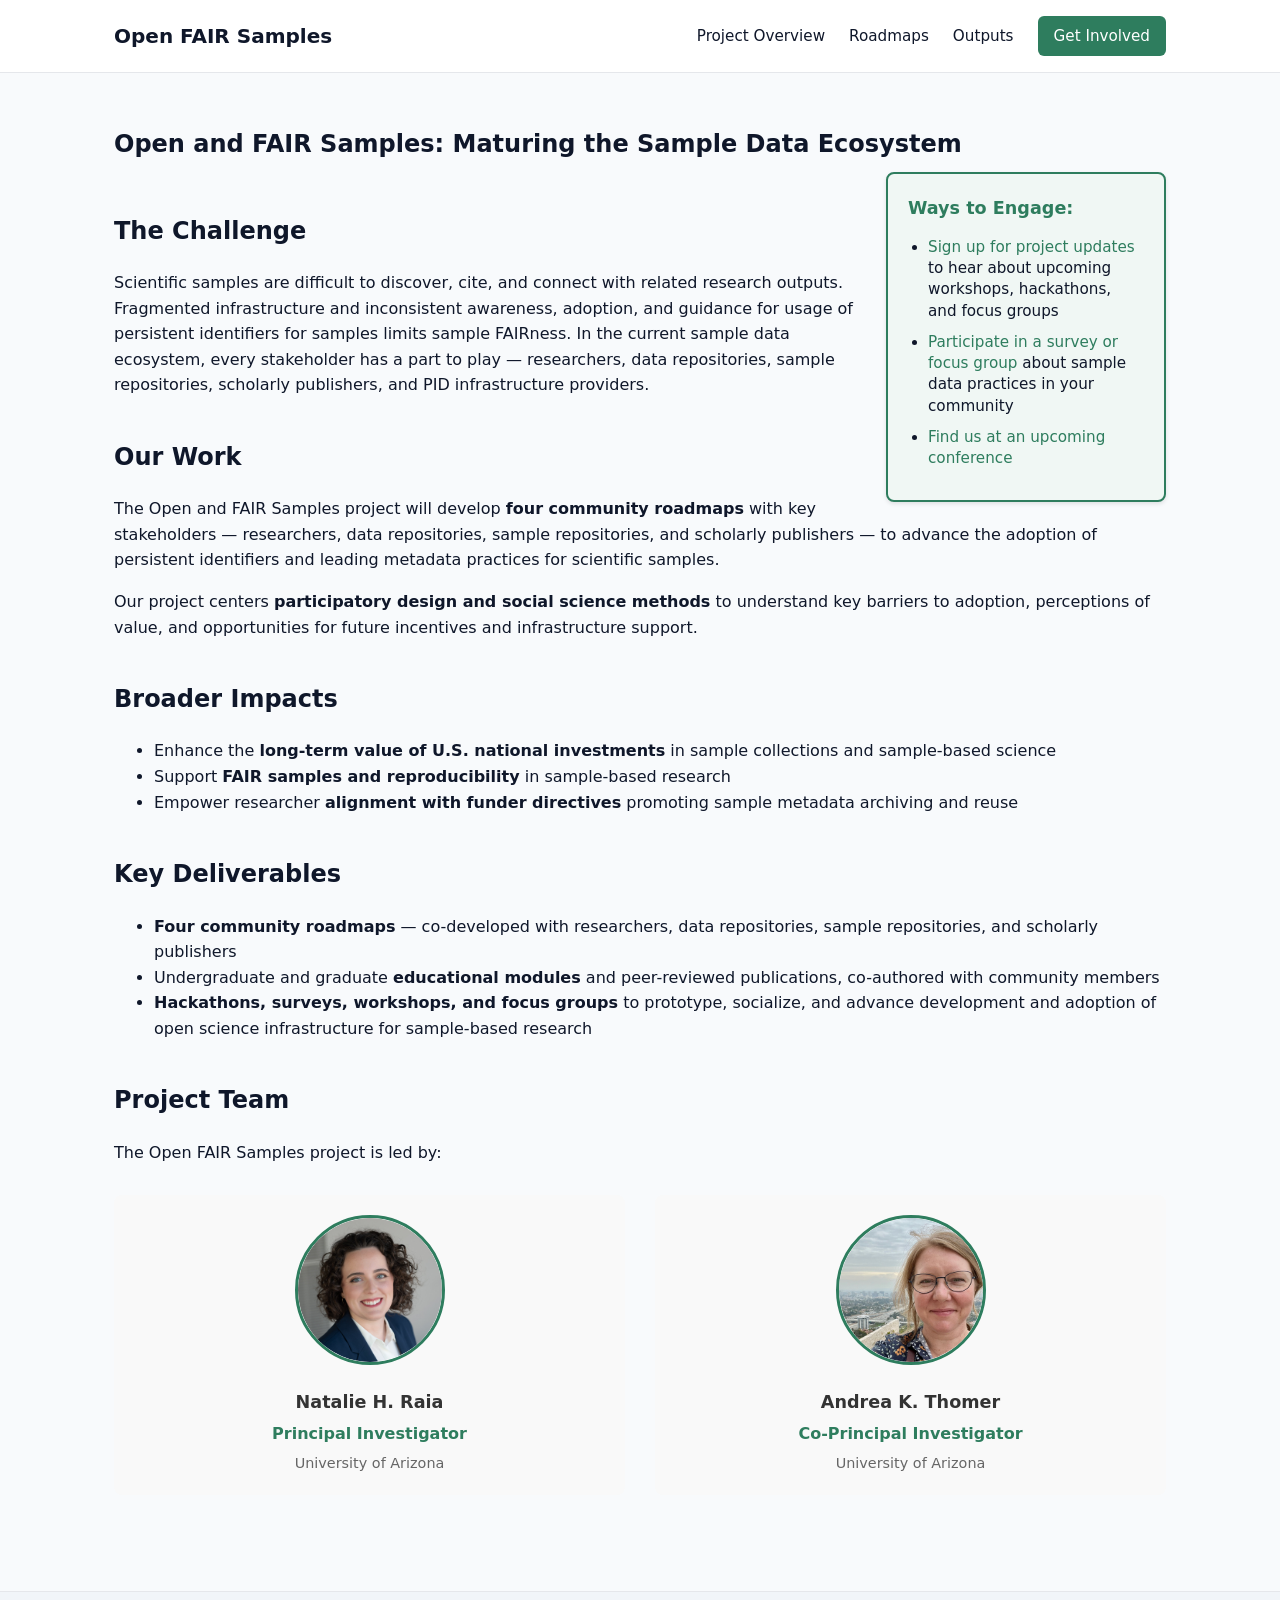
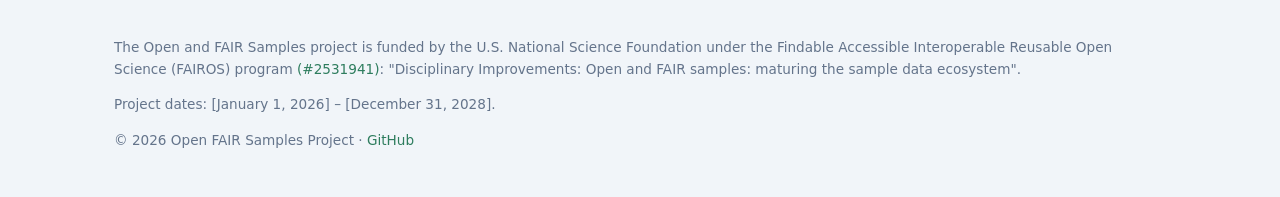
==== index.html @ bc6ac439 "update so NSF link opens in a new tab" ====
<!DOCTYPE html>
<html lang="en">
<head>
  <meta charset="UTF-8" />
  <meta name="viewport" content="width=device-width, initial-scale=1" />
  <title>Open FAIR Samples</title>
  <link rel="stylesheet" href="styles.css">
  <style>
    /* Floating logo style */
    .floating-logo {
      float: right;
      margin: 0 0 20px 30px;
      max-width: 250px;
      width: 100%;
      height: auto;
    }

    /* Logo floating in hero section */
    .hero {
      position: relative;
    }

    .hero-logo {
      float: right;
      margin: 0 0 20px 30px;
      max-width: 250px;
      width: 100%;
      height: auto;
    }

    /* Engage box styling */
    .engage-box {
      float: right;
      clear: right;
      max-width: 280px;
      width: 100%;
      margin: 0 0 20px 30px;
      padding: 20px;
      background-color: #f0f7f4;
      border: 2px solid var(--primary, #2e7d5e);
      border-radius: 8px;
      box-shadow: 0 2px 4px rgba(0,0,0,0.1);
    }

    .engage-box h3 {
      margin-top: 0;
      margin-bottom: 15px;
      color: var(--primary, #2e7d5e);
      font-size: 1.1em;
    }

    .engage-box ul {
      margin: 0;
      padding-left: 20px;
      list-style-type: disc;
    }

    .engage-box li {
      margin-bottom: 10px;
      font-size: 0.95em;
      line-height: 1.4;
    }

    .engage-box a {
      color: var(--primary, #2e7d5e);
      text-decoration: none;
    }

    .engage-box a:hover {
      text-decoration: underline;
    }

    /* Team section styling */
    .team-grid {
      display: grid;
      grid-template-columns: repeat(auto-fit, minmax(250px, 1fr));
      gap: 30px;
      margin-top: 30px;
    }

    .team-member {
      text-align: center;
      padding: 20px;
      background-color: #f9f9f9;
      border-radius: 8px;
      transition: transform 0.3s ease, box-shadow 0.3s ease;
    }

    .team-member:hover {
      transform: translateY(-5px);
      box-shadow: 0 4px 12px rgba(0,0,0,0.1);
    }

    .team-member-photo {
      width: 150px;
      height: 150px;
      border-radius: 50%;
      object-fit: cover;
      margin: 0 auto 15px;
      border: 3px solid var(--primary, #2e7d5e);
    }

    /* Placeholder when no photo is available */
    .team-member-photo-placeholder {
      width: 150px;
      height: 150px;
      border-radius: 50%;
      margin: 0 auto 15px;
      border: 3px solid var(--primary, #2e7d5e);
      background: #e2e8f0;
      display: flex;
      align-items: center;
      justify-content: center;
      font-size: 2.5rem;
      color: var(--muted, #64748b);
    }

    .team-member-name {
      font-weight: bold;
      font-size: 1.1em;
      color: #333;
      margin-bottom: 5px;
    }

    .team-member-role {
      color: var(--primary, #2e7d5e);
      font-weight: 600;
      margin-bottom: 5px;
    }

    .team-member-affiliation {
      color: #666;
      font-size: 0.9em;
    }

    /* Stakeholder diagram area */
    .stakeholder-diagram {
      margin: 2rem 0;
      text-align: center;
    }

    .stakeholder-diagram img {
      max-width: 100%;
      height: auto;
      border-radius: 12px;
      box-shadow: 0 2px 8px rgba(0,0,0,0.08);
    }

    /* Add spacing after hero to accommodate floated elements */
    .hero::after {
      content: "";
      display: table;
      clear: both;
    }

    /* Responsive adjustments */
    @media (max-width: 768px) {
      .hero-logo {
        float: none;
        display: block;
        margin: 20px auto;
        max-width: 200px;
      }

      .engage-box {
        float: none;
        margin: 20px auto;
        max-width: 100%;
      }

      .team-grid {
        grid-template-columns: 1fr;
      }
    }
  </style>
</head>

<body>
  <!-- HEADER -->
  <header class="site-header">
    <div class="container">
      <a class="brand" href="index.html">
        <!-- Replace with your project logo when available -->
        <!-- <img src="assets/logos/open-fair-samples.png"
             alt="Open FAIR Samples project logo"
             class="brand-logo"> -->
        <span>Open FAIR Samples</span>
      </a>
      <button class="nav-toggle" aria-label="Toggle navigation" onclick="document.querySelector('.nav').classList.toggle('open')">
        <span></span><span></span><span></span>
      </button>
      <nav class="nav" aria-label="Primary">
        <a href="project-overview/index.html" class="nav-link">Project Overview</a>
        <a href="roadmaps/index.html" class="nav-link">Roadmaps</a>
        <a href="outputs/index.html" class="nav-link">Outputs</a>
        <a href="get-involved/index.html" class="nav-link nav-cta">Get Involved</a>
      </nav>
    </div>
  </header>

  <!-- MAIN CONTENT -->
  <main class="container content">
    <section class="hero">
      <h1>Open and FAIR Samples: Maturing the Sample Data Ecosystem</h1>
    
    </section>

      <div class="engage-box">
        <h3>Ways to Engage:</h3>
        <ul>
          <li>
            <!-- TODO: Replace with your mailing list link -->
            <a href="#">Sign up for project updates</a> to hear about upcoming workshops, hackathons, and focus groups
          </li>
          <li>
            <!-- TODO: Replace with your survey/form link -->
            <a href="#">Participate in a survey or focus group</a> about sample data practices in your community
          </li>
          <li>
            <!-- TODO: Replace with conference schedule link -->
            <a href="#">Find us at an upcoming conference</a>
          </li>
        </ul>
      </div>
    </div>

    <section>
      <h2>The Challenge</h2>
      <p>
        Scientific samples are difficult to discover, cite, and connect with
        related research outputs. Fragmented infrastructure and inconsistent
        awareness, adoption, and guidance for usage of persistent identifiers for samples limits
        sample FAIRness. In the current sample data ecosystem, every stakeholder has a part to play — researchers, data repositories, sample repositories,
        scholarly publishers, and PID infrastructure providers.
      </p>
    </section>

    <section>
      <h2>Our Work</h2>
      <p>
        The Open and FAIR Samples project will develop <strong>four community
        roadmaps</strong> with key stakeholders — researchers, data repositories,
        sample repositories, and scholarly publishers — to advance the adoption
        of persistent identifiers and leading metadata practices for scientific
        samples.
      </p>
      <p>
        Our project centers <strong>participatory design and social science methods</strong>
        to understand key barriers to adoption, perceptions of value, and opportunities for future incentives and infrastructure support.
      </p>

      <!-- Stakeholder diagram placeholder — replace with your quad-chart 
           intersection illustration when available -->
      <!-- <div class="stakeholder-diagram">
        <img src="assets/images/stakeholder-diagram.png" 
             alt="Diagram showing the four stakeholder groups and their interactions">
      </div> -->
    </section>

    <section>
      <h2>Broader Impacts</h2>
      <ul>
        <li>
          Enhance the <strong>long-term value of U.S. national investments</strong> in
         sample collections and sample-based science
        </li>
        <li>
          Support <strong>FAIR samples and reproducibility</strong> in
          sample-based research
        </li>
        <li>
          Empower researcher <strong>alignment with funder directives</strong>
          promoting sample metadata archiving and reuse
        </li>
      </ul>
    </section>

    <section>
      <h2>Key Deliverables</h2>
      <ul>
        <li>
          <strong>Four community roadmaps</strong> — co-developed with
          researchers, data repositories, sample repositories, and scholarly
          publishers
        </li>
        <li>
          Undergraduate and graduate <strong>educational modules</strong> and
          peer-reviewed publications, co-authored with community members
        </li>
        <li>
          <strong>Hackathons, surveys, workshops, and focus groups</strong> to
          prototype, socialize, and advance development and adoption of open
          science infrastructure for sample-based research
        </li>
      </ul>
    </section>

    <section>
      <h2>Project Team</h2>
      <p>
        The Open FAIR Samples project is led by:
      </p>

      <div class="team-grid">
        <div class="team-member">
          <img src="assets/team/natalie-raia.png" 
               alt="Natalie H. Raia" 
               class="team-member-photo">
          <div class="team-member-name">Natalie H. Raia</div>
          <div class="team-member-role">Principal Investigator</div>
          <div class="team-member-affiliation">University of Arizona</div>
        </div>

        <div class="team-member">
          <img src="assets/team/andrea-thomer.png" 
               alt="Andrea K. Thomer" 
               class="team-member-photo">
          <div class="team-member-name">Andrea K. Thomer</div>
          <div class="team-member-role">Co-Principal Investigator</div>
          <div class="team-member-affiliation">University of Arizona</div>
        </div>
      </div>
    </section>

    <!-- Partner/Collaborator section — uncomment and populate when ready
    <section>
      <h2>Our Partners</h2>
      <p>
        This project engages a broad network of sample repositories, 
        data repositories, and scholarly publishers. Partner logos and 
        links will be added as formal partnerships are established.
      </p>
    </section>
    -->

  </main>

  <!-- FOOTER -->
  <footer class="site-footer">
    <div class="container">
      <p>
        The Open and FAIR Samples project is funded by the U.S. National Science Foundation
        under the Findable Accessible Interoperable Reusable Open Science (FAIROS)
        program <a href="https://www.nsf.gov/awardsearch/show-award?AWD_ID=2531941"target="_blank" rel="noopener noreferrer">(#2531941)</a>: "Disciplinary Improvements: Open and FAIR samples: maturing the
        sample data ecosystem".
      </p>
      <p>Project dates: [January 1, 2026] – [December 31, 2028].</p>
      <p>
        &copy; <span id="year"></span> Open FAIR Samples Project &middot;
        <a href="https://github.com/linked-samples/FAIR-sample-ecosystem">GitHub</a>
      </p>
    </div>
  </footer>

  <script>
    document.getElementById('year').textContent = new Date().getFullYear();
  </script>
</body>
</html>
---- styles.css ----
/* ------------------------------
   Open FAIR Samples color palette
------------------------------ */
:root {
  --background: #f8fafc;
  --foreground: #0f172a;
  --primary: #2e7d5e;       /* earthy green — samples/specimens */
  --secondary: #1f6fb2;     /* complementary blue */
  --accent: #d4873f;        /* warm amber accent */
  --muted: #64748b;
}

* {
  box-sizing: border-box;
}

body {
  margin: 0;
  font-family: system-ui, -apple-system, BlinkMacSystemFont, sans-serif;
  background: var(--background);
  color: var(--foreground);
  line-height: 1.6;
}

/* ------------------------------
   Layout
------------------------------ */
.container {
  max-width: 1100px;
  margin: 0 auto;
  padding: 2rem 1.5rem;
}

/* ------------------------------
   Header Brand & Logo
------------------------------ */
.site-header {
  border-bottom: 1px solid #e5e7eb;
  background: white;
}

.site-header .container {
  display: flex;
  justify-content: space-between;
  align-items: center;
  padding: 1rem 1.5rem;
}

.brand {
  display: flex;
  align-items: center;
  gap: 0.75rem;
  text-decoration: none;
  color: var(--foreground);
  font-weight: 600;
  font-size: 1.25rem;
}

.brand:hover {
  color: var(--primary);
}

.brand-logo {
  width: 50px;
  height: auto;
  display: block;
}

.nav {
  display: flex;
  gap: 1.5rem;
  align-items: center;
}

.nav-link {
  text-decoration: none;
  color: var(--foreground);
  font-size: 0.95rem;
  transition: color 0.2s;
}

.nav-link:hover {
  color: var(--primary);
}

.nav-cta {
  background: var(--primary);
  color: white;
  padding: 0.5rem 1rem;
  border-radius: 6px;
}

.nav-cta:hover {
  background: var(--secondary);
  color: white;
}

/* Mobile hamburger menu */
.nav-toggle {
  display: none;
  background: none;
  border: none;
  cursor: pointer;
  padding: 0.5rem;
}

.nav-toggle span {
  display: block;
  width: 24px;
  height: 2px;
  background: var(--foreground);
  margin: 5px 0;
  transition: 0.3s;
}

/* ------------------------------
   Footer
------------------------------ */
footer {
  border-top: 1px solid #e5e7eb;
  background: #f1f5f9;
  margin-top: 4rem;
}

footer p {
  font-size: 0.85rem;
  color: var(--muted);
}

footer a {
  color: var(--primary);
  text-decoration: none;
}

footer a:hover {
  text-decoration: underline;
}

/* ------------------------------
   Cards & grids
------------------------------ */
.grid {
  display: grid;
  gap: 1.5rem;
}

.grid-3 {
  grid-template-columns: repeat(auto-fit, minmax(220px, 1fr));
}

.card {
  border: 1px solid #e5e7eb;
  border-radius: 12px;
  padding: 1.5rem;
  background: white;
}

.card:hover {
  border-color: var(--primary);
}

/* ------------------------------
   Responsive homepage illustration 
------------------------------ */
.homepage-image {
  display: block;
  max-width: 100%;
  height: auto;
  margin: 1.5rem auto;
  border-radius: 12px;
}

/* Lead paragraph */
.lead {
  font-size: 1.15rem;
  color: var(--muted);
}

/* Links */
a {
  color: var(--primary);
}

a:hover {
  color: var(--secondary);
}

/* Section headings */
h1 {
  color: var(--foreground);
  margin-bottom: 0.5rem;
}

h2 {
  color: var(--foreground);
  margin-top: 2.5rem;
}

/* ------------------------------
   Responsive
------------------------------ */
@media (max-width: 768px) {
  .site-header .container {
    flex-wrap: wrap;
  }

  .nav-toggle {
    display: block;
  }

  .nav {
    display: none;
    width: 100%;
    flex-direction: column;
    gap: 0.75rem;
    padding-top: 1rem;
  }

  .nav.open {
    display: flex;
  }

  .nav-cta {
    text-align: center;
  }
}
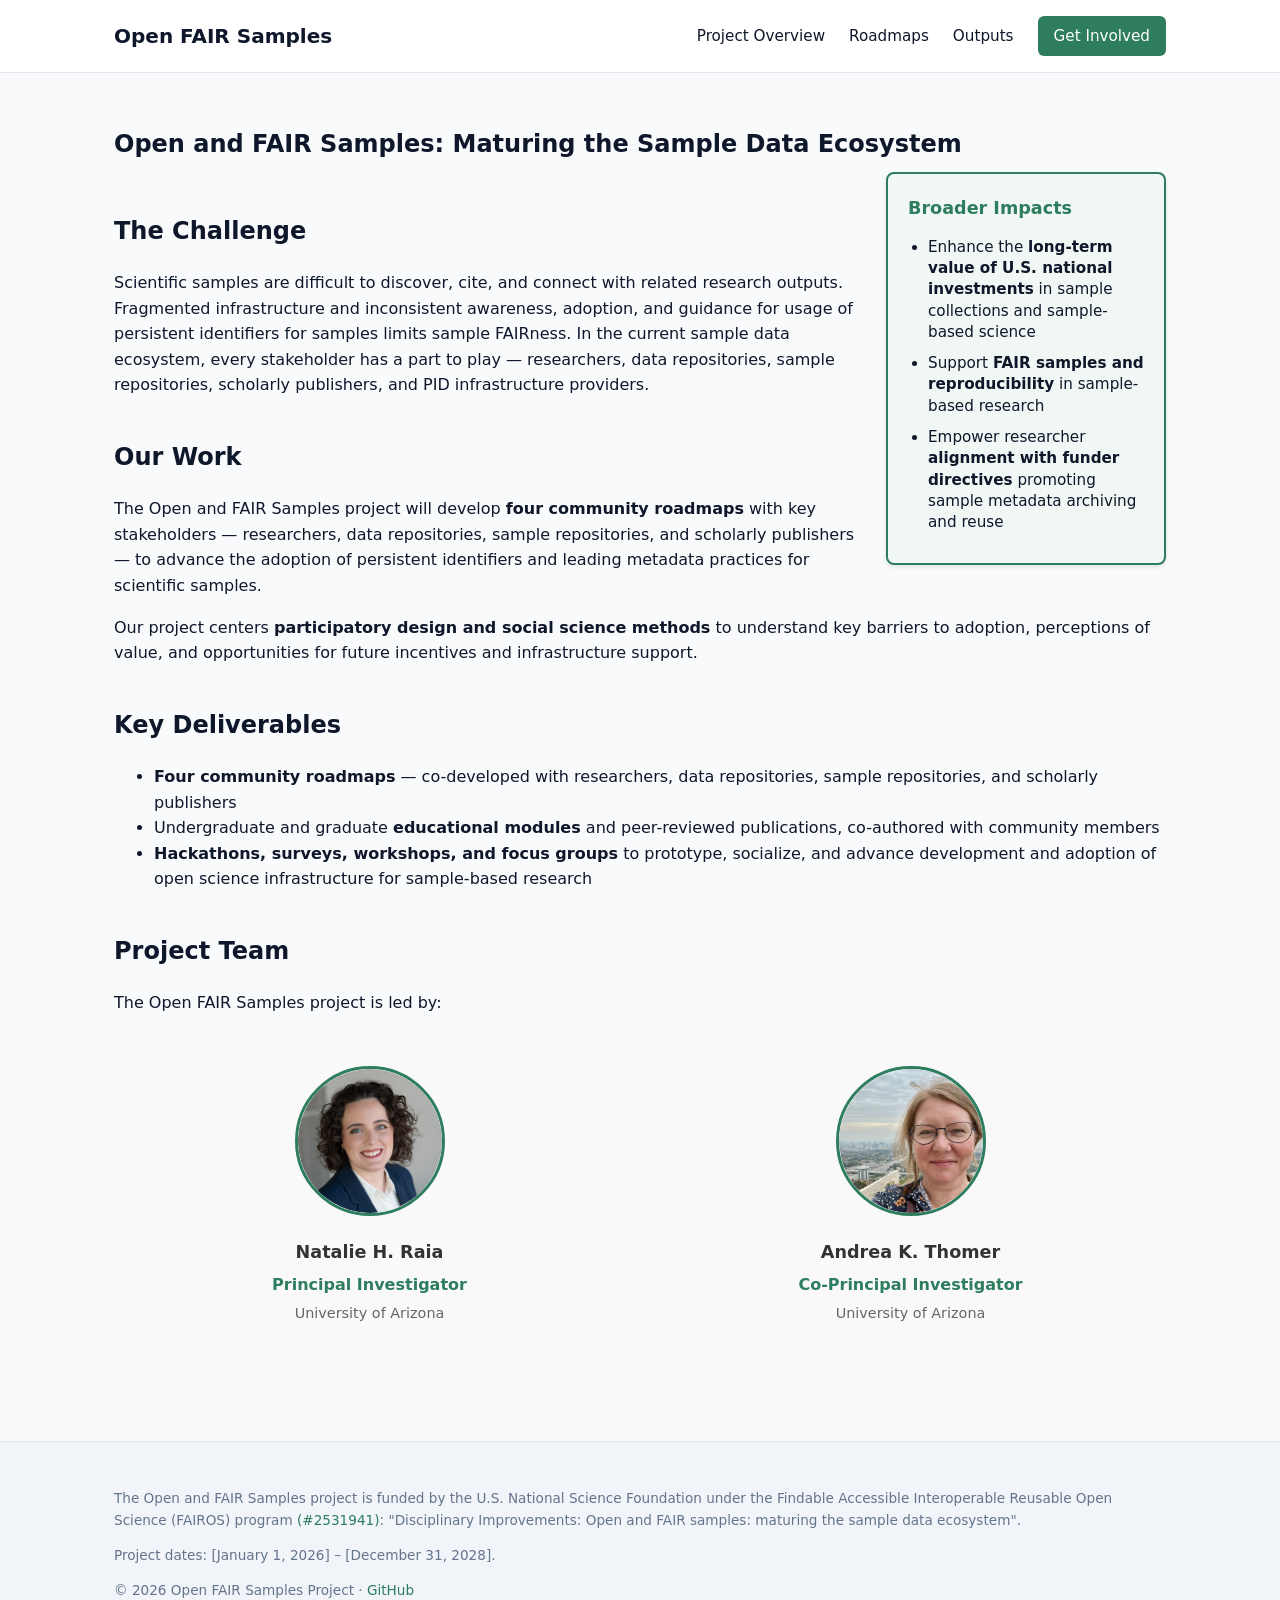
==== commit 41072e47: "Shift broader impacts to existing callout box" ====
--- a/index.html
+++ b/index.html
@@ -206,19 +206,19 @@
     </section>
 
       <div class="engage-box">
-        <h3>Ways to Engage:</h3>
+        <h3>Broader Impacts</h3>
         <ul>
           <li>
-            <!-- TODO: Replace with your mailing list link -->
-            <a href="#">Sign up for project updates</a> to hear about upcoming workshops, hackathons, and focus groups
+            Enhance the <strong>long-term value of U.S. national investments</strong> in
+            sample collections and sample-based science
           </li>
           <li>
-            <!-- TODO: Replace with your survey/form link -->
-            <a href="#">Participate in a survey or focus group</a> about sample data practices in your community
+            Support <strong>FAIR samples and reproducibility</strong> in
+            sample-based research
           </li>
           <li>
-            <!-- TODO: Replace with conference schedule link -->
-            <a href="#">Find us at an upcoming conference</a>
+            Empower researcher <strong>alignment with funder directives</strong>
+            promoting sample metadata archiving and reuse
           </li>
         </ul>
       </div>
@@ -255,24 +255,6 @@
         <img src="assets/images/stakeholder-diagram.png" 
              alt="Diagram showing the four stakeholder groups and their interactions">
       </div> -->
-    </section>
-
-    <section>
-      <h2>Broader Impacts</h2>
-      <ul>
-        <li>
-          Enhance the <strong>long-term value of U.S. national investments</strong> in
-         sample collections and sample-based science
-        </li>
-        <li>
-          Support <strong>FAIR samples and reproducibility</strong> in
-          sample-based research
-        </li>
-        <li>
-          Empower researcher <strong>alignment with funder directives</strong>
-          promoting sample metadata archiving and reuse
-        </li>
-      </ul>
     </section>
 
     <section>
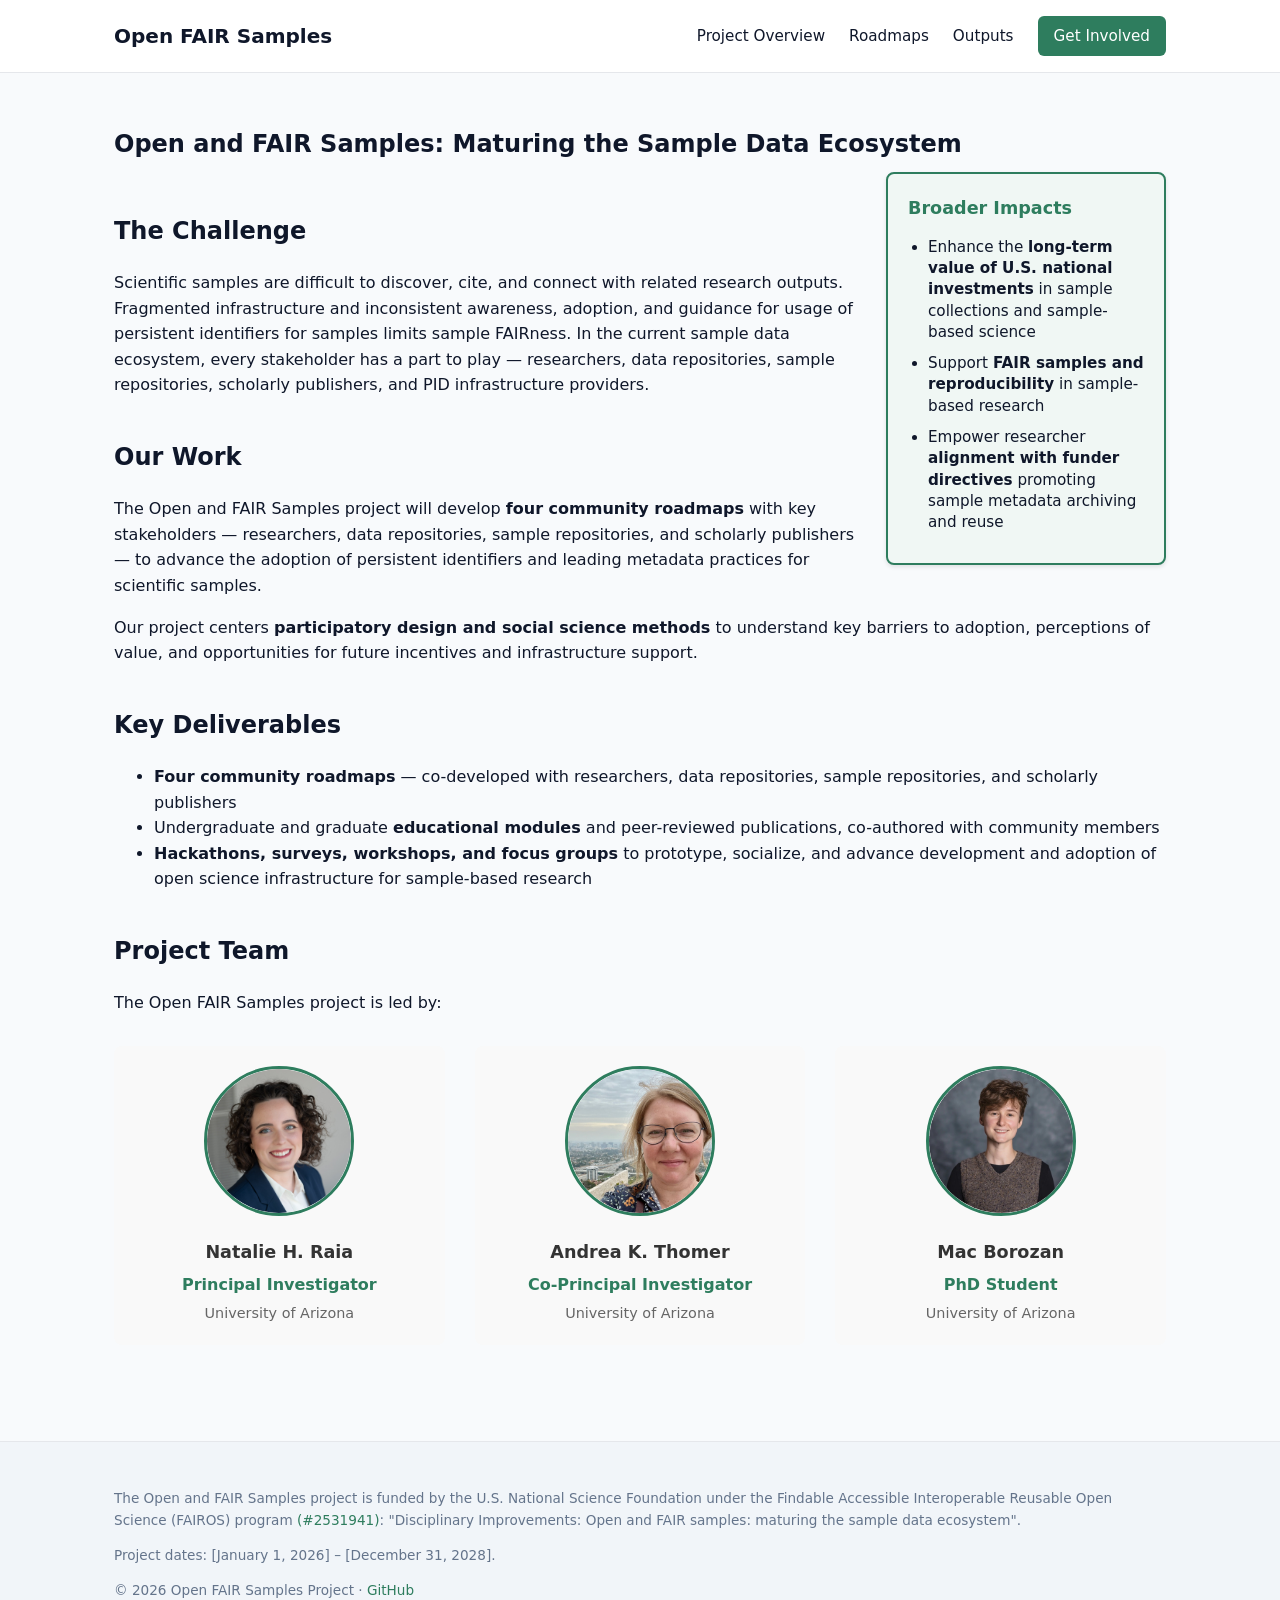
==== commit b11d6552: "Add Mac to the Team!" ====
--- a/index.html
+++ b/index.html
@@ -301,6 +301,15 @@
           <div class="team-member-role">Co-Principal Investigator</div>
           <div class="team-member-affiliation">University of Arizona</div>
         </div>
+
+         <div class="team-member">
+          <img src="assets/team/mac-borozan.png" 
+               alt="Mac Borozan" 
+               class="team-member-photo">
+          <div class="team-member-name">Mac Borozan</div>
+          <div class="team-member-role">PhD Student</div>
+          <div class="team-member-affiliation">University of Arizona</div>
+        </div>
       </div>
     </section>
 
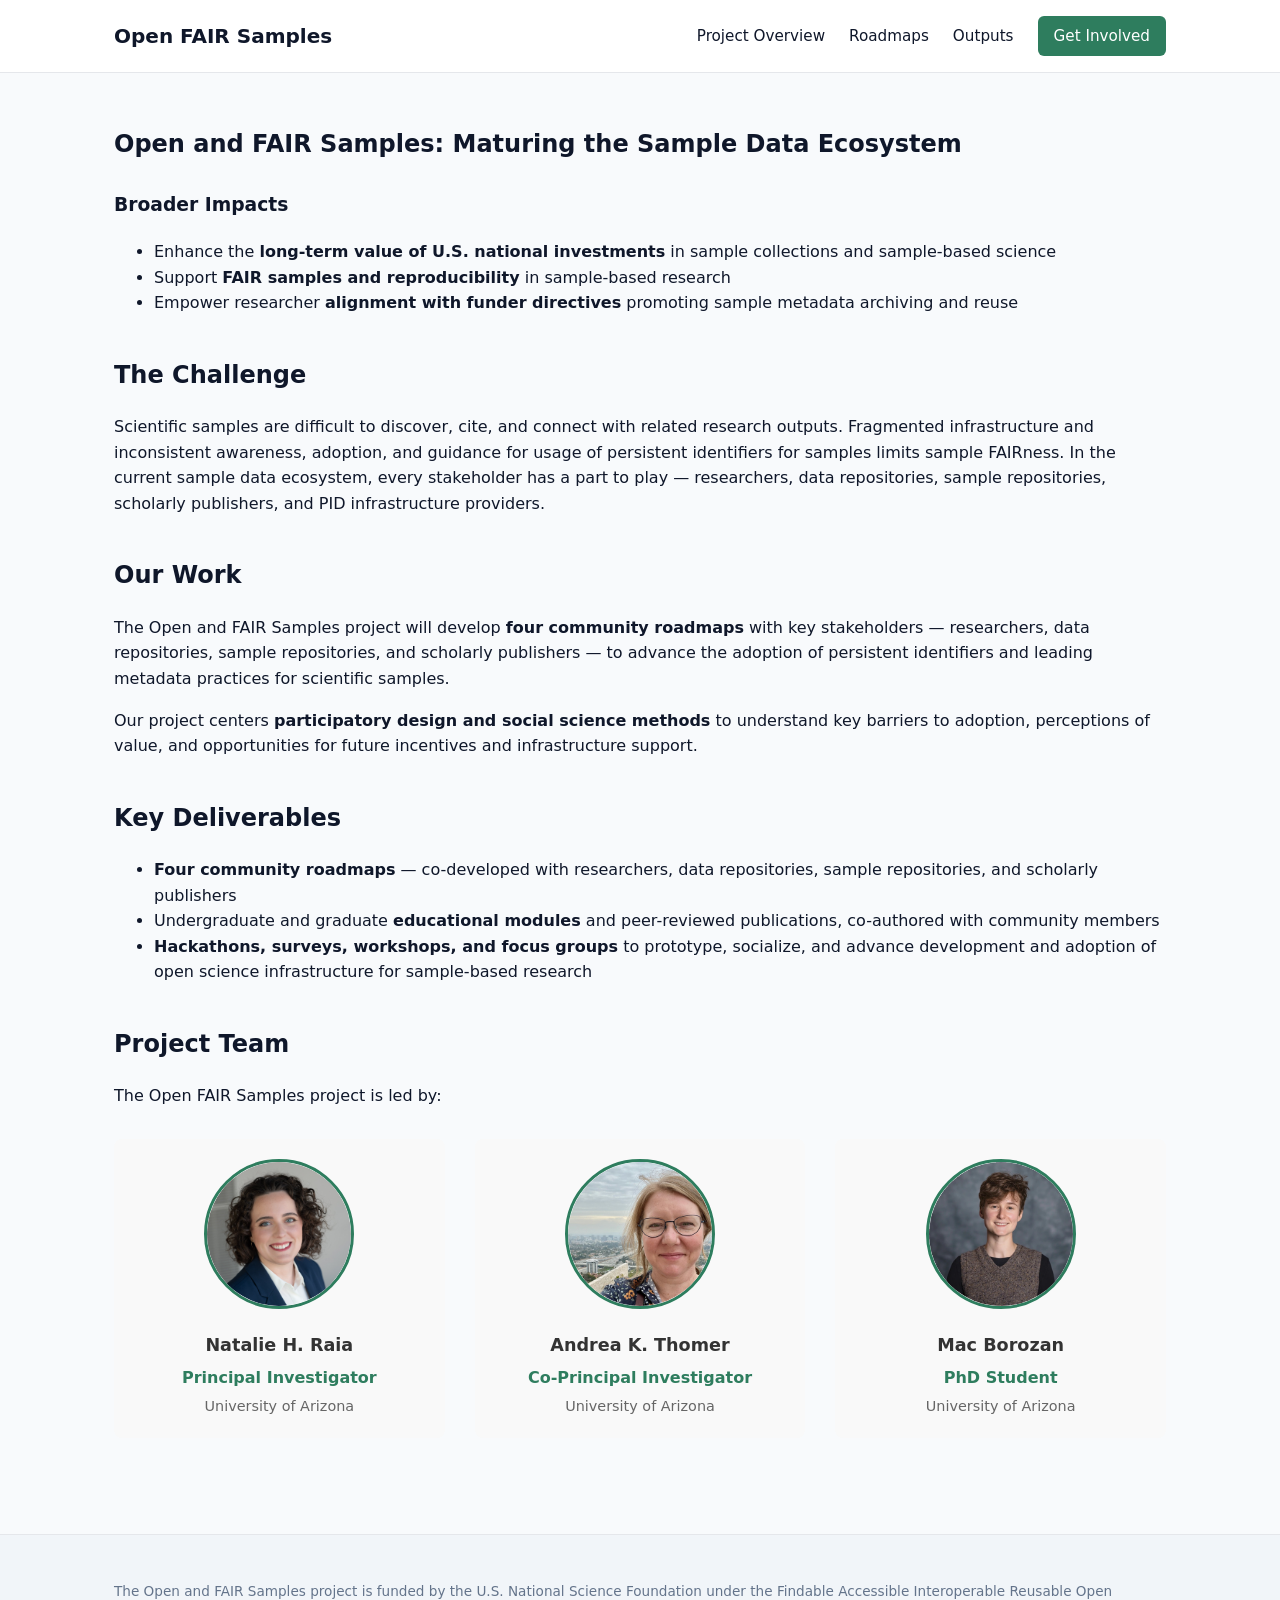
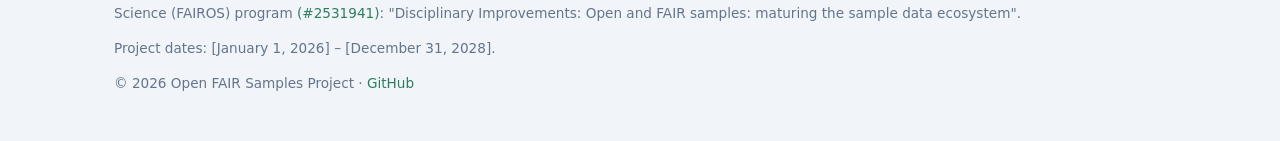
==== commit b714da96: "Fix alignment of broader impacts box" ====
--- a/index.html
+++ b/index.html
@@ -205,7 +205,8 @@
     
     </section>
 
-      <div class="engage-box">
+    <section>
+      <div class="broader-impacts-box">
         <h3>Broader Impacts</h3>
         <ul>
           <li>
@@ -222,9 +223,6 @@
           </li>
         </ul>
       </div>
-    </div>
-
-    <section>
       <h2>The Challenge</h2>
       <p>
         Scientific samples are difficult to discover, cite, and connect with
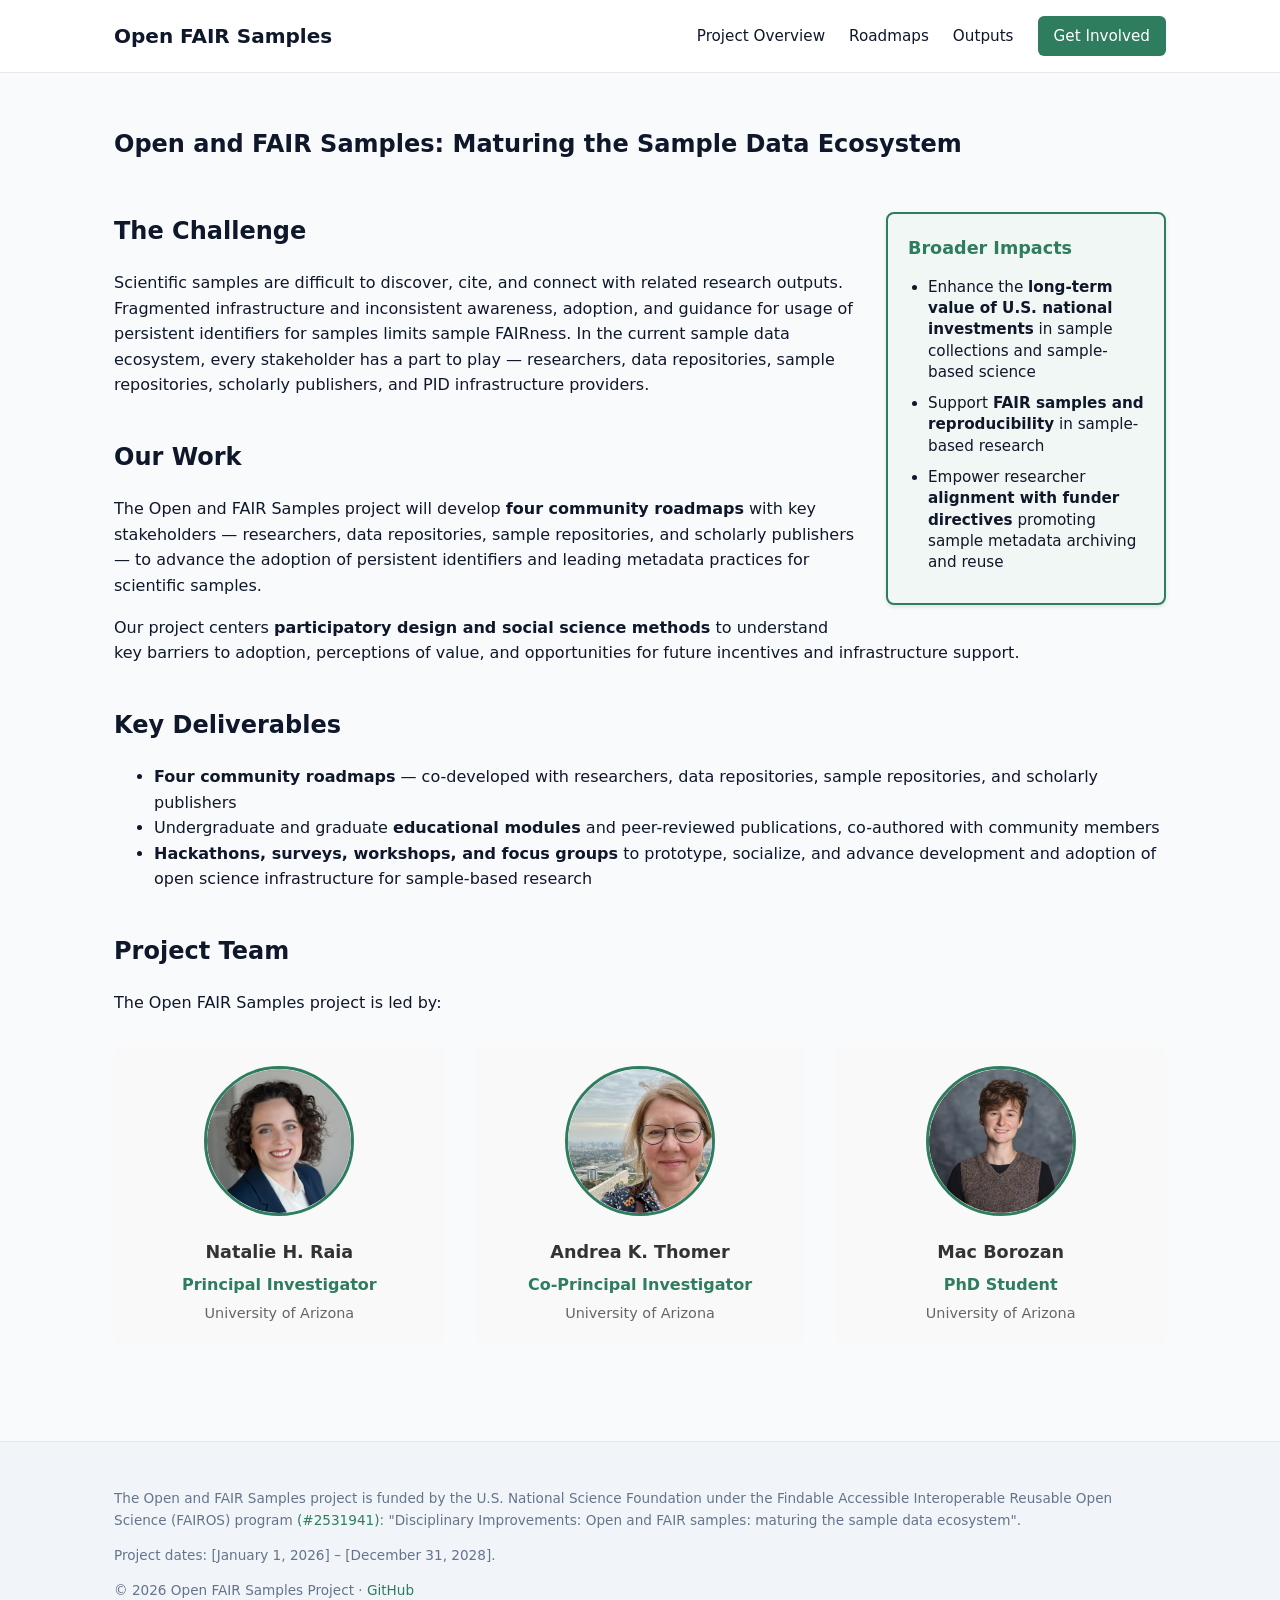
==== commit 4772ea3f: "accidentally overwrote formatting associated with engage-box style" ====
--- a/index.html
+++ b/index.html
@@ -206,7 +206,7 @@
     </section>
 
     <section>
-      <div class="broader-impacts-box">
+      <div class="engage-box">
         <h3>Broader Impacts</h3>
         <ul>
           <li>
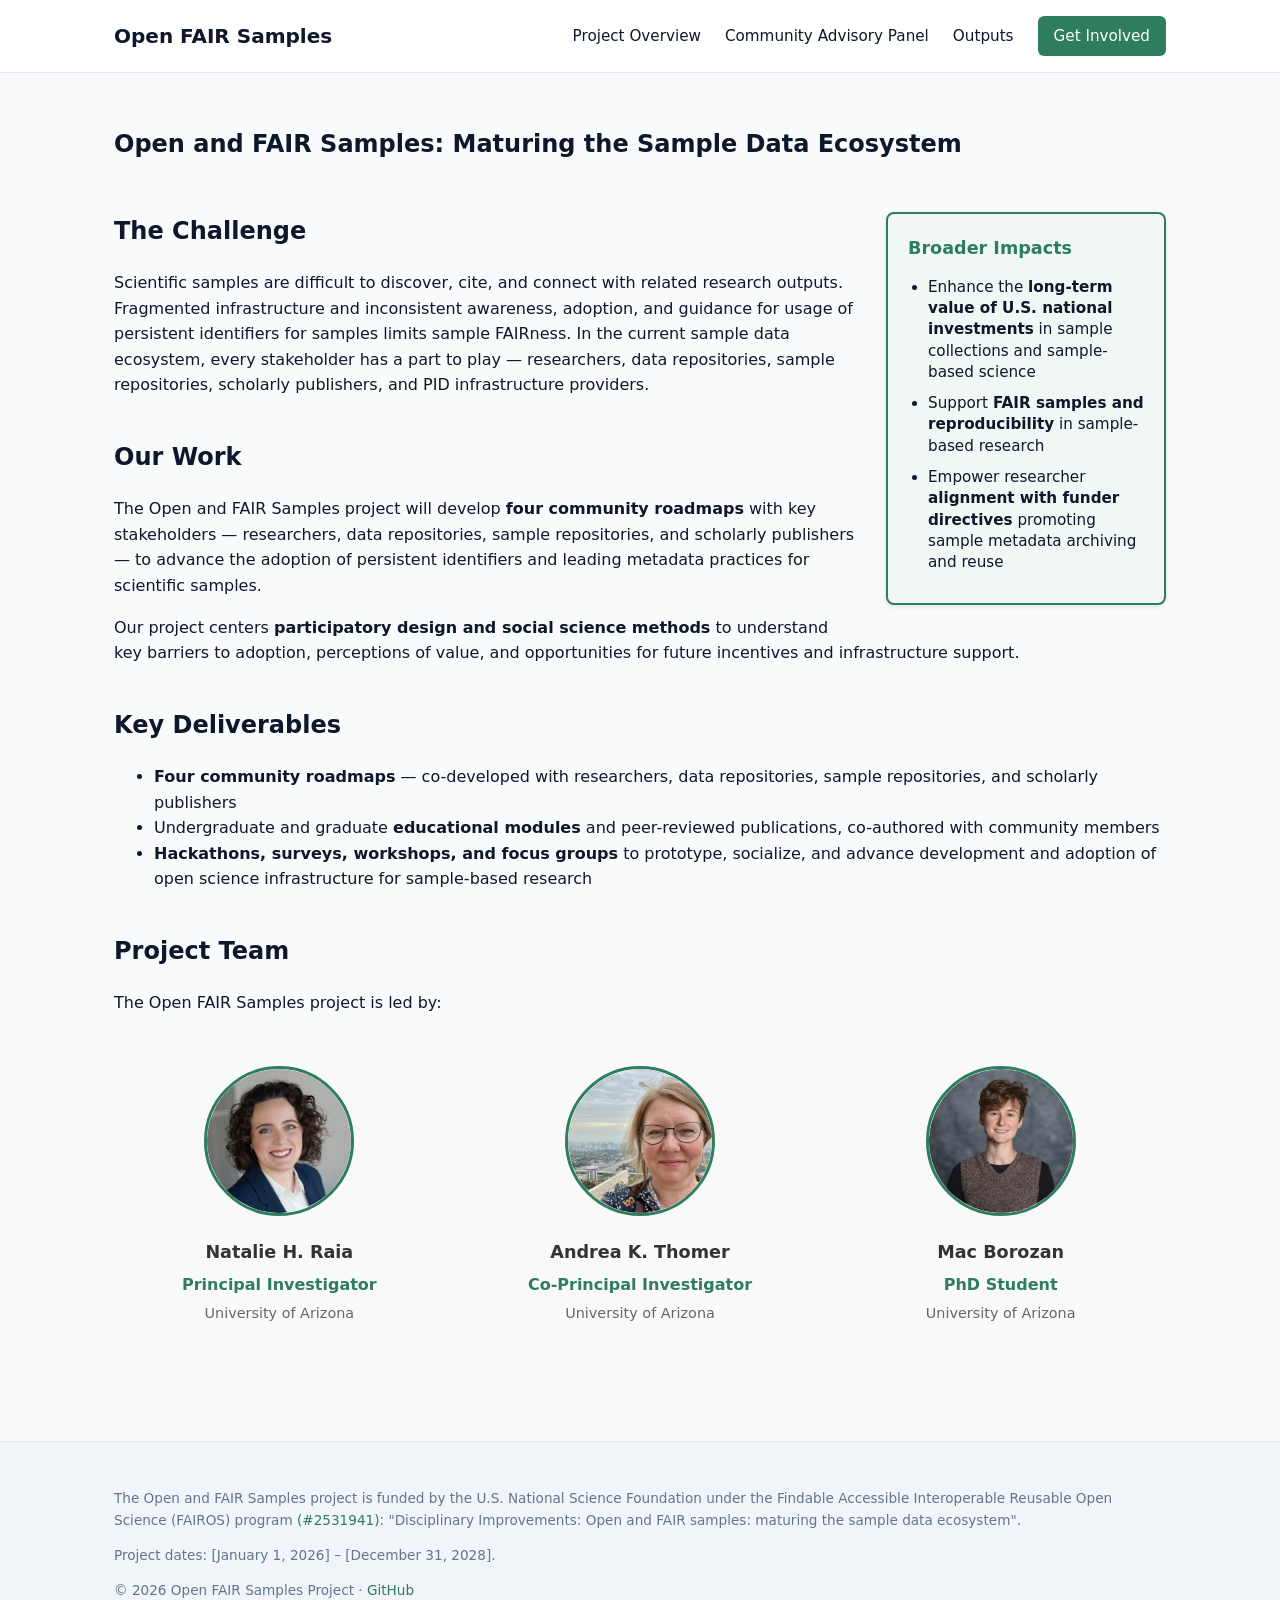
==== commit 5b880ae4: "Adding community advisory panel page and updating get involved page" ====
--- a/index.html
+++ b/index.html
@@ -191,7 +191,7 @@
       </button>
       <nav class="nav" aria-label="Primary">
         <a href="project-overview/index.html" class="nav-link">Project Overview</a>
-        <a href="roadmaps/index.html" class="nav-link">Roadmaps</a>
+        <a href="community-advisory-panel/index.html" class="nav-link">Community Advisory Panel</a>
         <a href="outputs/index.html" class="nav-link">Outputs</a>
         <a href="get-involved/index.html" class="nav-link nav-cta">Get Involved</a>
       </nav>
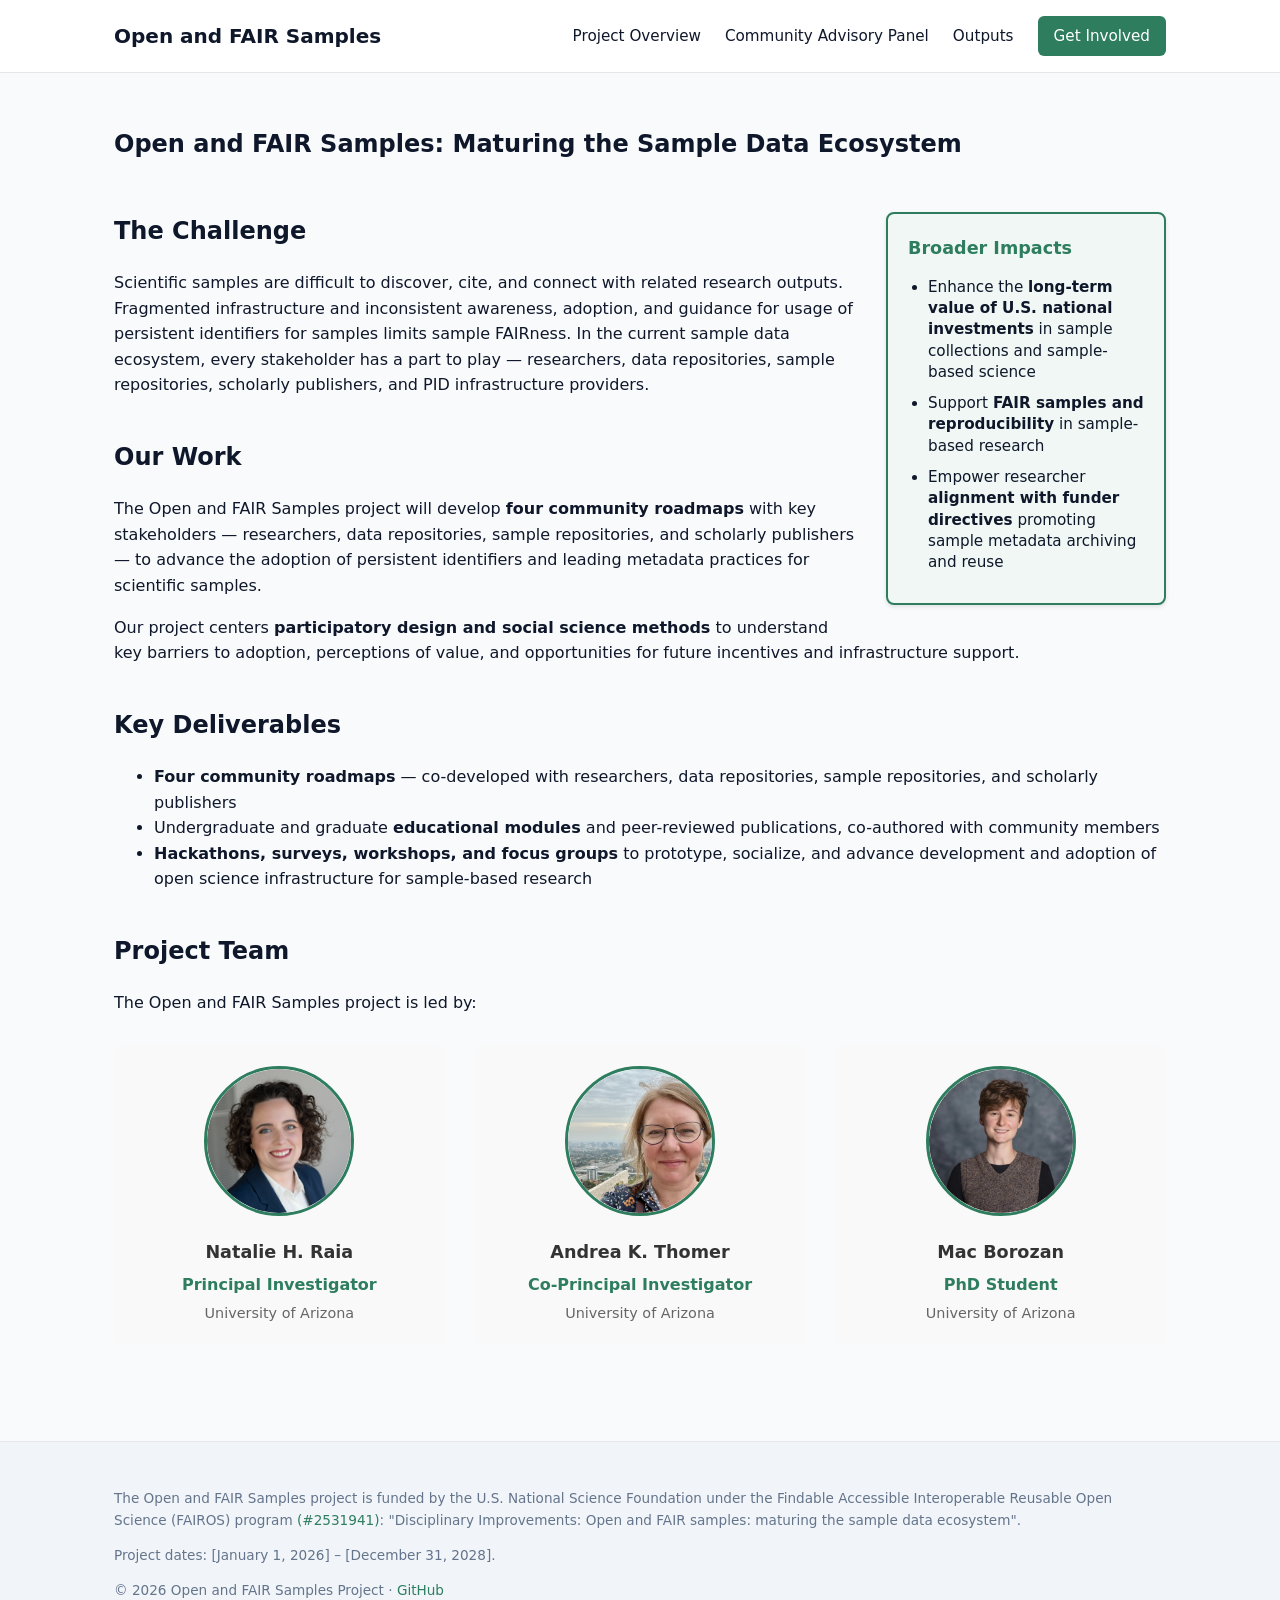
==== commit 21c47f0e: "Update "Open FAIR Samples" to "Open and FAIR Samples"" ====
--- a/index.html
+++ b/index.html
@@ -3,7 +3,7 @@
 <head>
   <meta charset="UTF-8" />
   <meta name="viewport" content="width=device-width, initial-scale=1" />
-  <title>Open FAIR Samples</title>
+  <title>Open and FAIR Samples</title>
   <link rel="stylesheet" href="styles.css">
   <style>
     /* Floating logo style */
@@ -182,9 +182,9 @@
       <a class="brand" href="index.html">
         <!-- Replace with your project logo when available -->
         <!-- <img src="assets/logos/open-fair-samples.png"
-             alt="Open FAIR Samples project logo"
+             alt="Open and FAIR Samples project logo"
              class="brand-logo"> -->
-        <span>Open FAIR Samples</span>
+        <span>Open and FAIR Samples</span>
       </a>
       <button class="nav-toggle" aria-label="Toggle navigation" onclick="document.querySelector('.nav').classList.toggle('open')">
         <span></span><span></span><span></span>
@@ -278,7 +278,7 @@
     <section>
       <h2>Project Team</h2>
       <p>
-        The Open FAIR Samples project is led by:
+        The Open and FAIR Samples project is led by:
       </p>
 
       <div class="team-grid">
@@ -335,7 +335,7 @@
       </p>
       <p>Project dates: [January 1, 2026] – [December 31, 2028].</p>
       <p>
-        &copy; <span id="year"></span> Open FAIR Samples Project &middot;
+        &copy; <span id="year"></span> Open and FAIR Samples Project &middot;
         <a href="https://github.com/linked-samples/FAIR-sample-ecosystem">GitHub</a>
       </p>
     </div>
--- a/styles.css
+++ b/styles.css
@@ -1,5 +1,5 @@
 /* ------------------------------
-   Open FAIR Samples color palette
+   Open and FAIR Samples color palette
 ------------------------------ */
 :root {
   --background: #f8fafc;
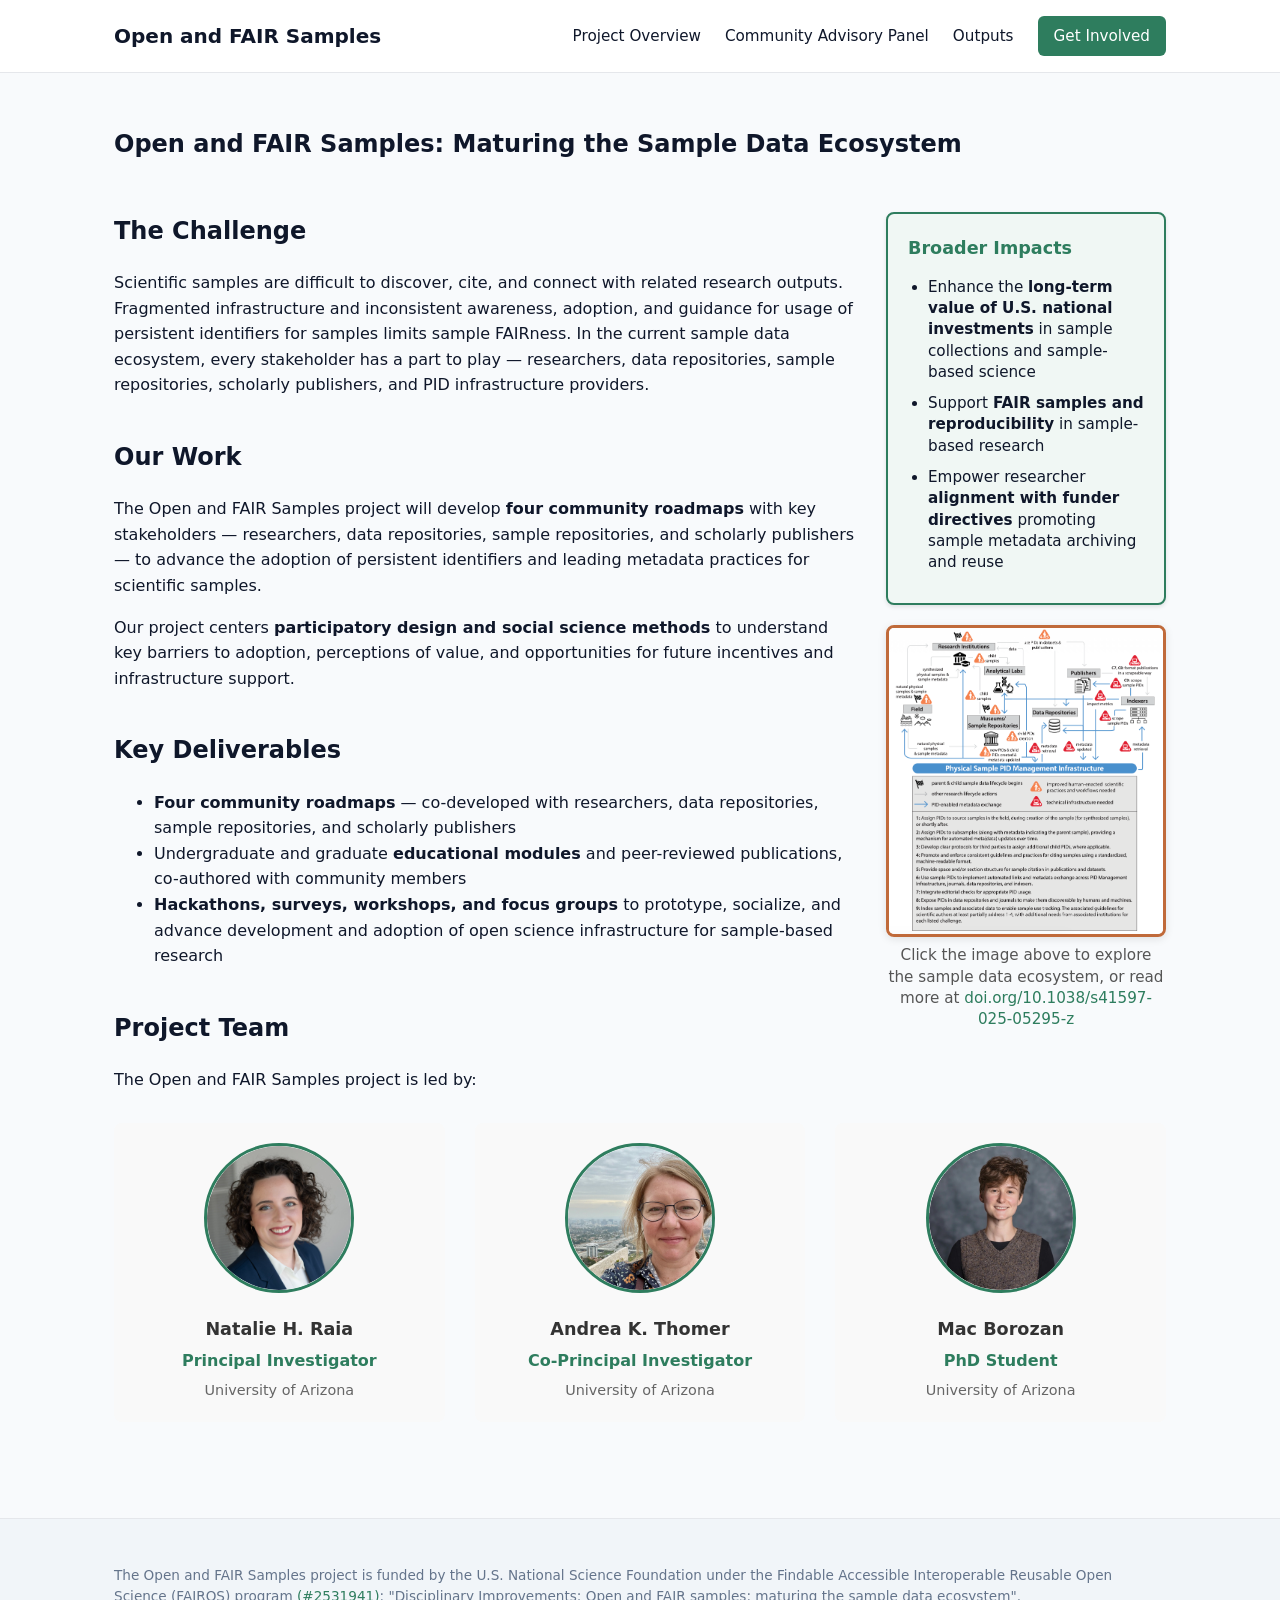
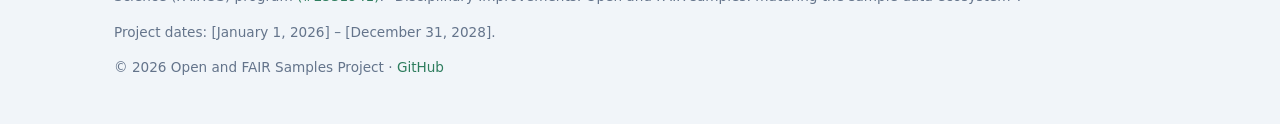
==== commit 9b6f898f: "Add image to front page" ====
--- a/index.html
+++ b/index.html
@@ -70,6 +70,120 @@
       text-decoration: underline;
     }
 
+    /* Ecosystem image floated below the engage box */
+    .ecosystem-image {
+      float: right;
+      clear: right;
+      max-width: 280px;
+      width: 100%;
+      margin: 0 0 20px 30px;
+    }
+
+    .ecosystem-image-wrap {
+      position: relative;
+      cursor: zoom-in;
+      border-radius: 8px;
+      overflow: hidden;
+      border: 3px solid #c06a3a;
+      box-shadow: 0 2px 8px rgba(0,0,0,0.1);
+    }
+
+    .ecosystem-image-wrap img {
+      width: 100%;
+      height: auto;
+      display: block;
+      transition: filter 0.2s ease;
+    }
+
+    .ecosystem-image-wrap:hover img {
+      filter: brightness(0.75);
+    }
+
+    .ecosystem-image-wrap .zoom-icon {
+      position: absolute;
+      inset: 0;
+      display: flex;
+      align-items: center;
+      justify-content: center;
+      opacity: 0;
+      transition: opacity 0.2s ease;
+      pointer-events: none;
+    }
+
+    .ecosystem-image-wrap:hover .zoom-icon {
+      opacity: 1;
+    }
+
+    .ecosystem-caption {
+      margin: 8px 0 0;
+      font-size: 0.95em;
+      color: #555;
+      line-height: 1.4;
+      text-align: center;
+    }
+
+    .ecosystem-caption a {
+      color: var(--primary, #2e7d5e);
+      text-decoration: none;
+    }
+
+    .ecosystem-caption a:hover {
+      text-decoration: underline;
+    }
+
+    .zoom-icon svg {
+      width: 48px;
+      height: 48px;
+      fill: none;
+      stroke: #fff;
+      stroke-width: 2.5;
+      stroke-linecap: round;
+      drop-shadow: 0 2px 4px rgba(0,0,0,0.4);
+      filter: drop-shadow(0 2px 4px rgba(0,0,0,0.5));
+    }
+
+    /* Lightbox */
+    .lightbox {
+      display: none;
+      position: fixed;
+      inset: 0;
+      background: rgba(0,0,0,0.85);
+      z-index: 1000;
+      align-items: center;
+      justify-content: center;
+      cursor: zoom-out;
+    }
+
+    .lightbox.open {
+      display: flex;
+    }
+
+    .lightbox img {
+      max-height: 95vh;
+      max-width: 95vw;
+      width: auto;
+      height: auto;
+      border-radius: 8px;
+      box-shadow: 0 4px 24px rgba(0,0,0,0.5);
+    }
+
+    .lightbox-close {
+      position: fixed;
+      top: 16px;
+      right: 20px;
+      background: none;
+      border: none;
+      color: #fff;
+      font-size: 2rem;
+      cursor: pointer;
+      line-height: 1;
+      opacity: 0.8;
+    }
+
+    .lightbox-close:hover {
+      opacity: 1;
+    }
+
     /* Team section styling */
     .team-grid {
       display: grid;
@@ -163,6 +277,12 @@
       }
 
       .engage-box {
+        float: none;
+        margin: 20px auto;
+        max-width: 100%;
+      }
+
+      .ecosystem-image {
         float: none;
         margin: 20px auto;
         max-width: 100%;
@@ -223,6 +343,28 @@
           </li>
         </ul>
       </div>
+      <div class="ecosystem-image">
+        <div class="ecosystem-image-wrap" onclick="document.getElementById('ecosystem-lightbox').classList.add('open')" role="button" aria-label="Expand ecosystem diagram">
+          <img src="assets/image_sampleecosystem.png" alt="Open and FAIR Samples ecosystem diagram">
+          <div class="zoom-icon">
+            <svg viewBox="0 0 24 24" aria-hidden="true">
+              <circle cx="11" cy="11" r="7"/>
+              <line x1="16.5" y1="16.5" x2="22" y2="22"/>
+              <line x1="11" y1="8" x2="11" y2="14"/>
+              <line x1="8" y1="11" x2="14" y2="11"/>
+            </svg>
+          </div>
+        </div>
+        <p class="ecosystem-caption">
+          Click the image above to explore the sample data ecosystem, or read more at <a href="https://doi.org/10.1038/s41597-025-05295-z" target="_blank" rel="noopener noreferrer">doi.org/10.1038/s41597-025-05295-z</a>
+        </p>
+      </div>
+
+      <!-- Lightbox -->
+      <div id="ecosystem-lightbox" class="lightbox" onclick="this.classList.remove('open')">
+        <button class="lightbox-close" aria-label="Close">&times;</button>
+        <img src="assets/image_sampleecosystem.png" alt="Open and FAIR Samples ecosystem diagram">
+      </div>
       <h2>The Challenge</h2>
       <p>
         Scientific samples are difficult to discover, cite, and connect with
@@ -246,13 +388,6 @@
         Our project centers <strong>participatory design and social science methods</strong>
         to understand key barriers to adoption, perceptions of value, and opportunities for future incentives and infrastructure support.
       </p>
-
-      <!-- Stakeholder diagram placeholder — replace with your quad-chart 
-           intersection illustration when available -->
-      <!-- <div class="stakeholder-diagram">
-        <img src="assets/images/stakeholder-diagram.png" 
-             alt="Diagram showing the four stakeholder groups and their interactions">
-      </div> -->
     </section>
 
     <section>
@@ -343,6 +478,9 @@
 
   <script>
     document.getElementById('year').textContent = new Date().getFullYear();
+    document.addEventListener('keydown', function(e) {
+      if (e.key === 'Escape') document.getElementById('ecosystem-lightbox').classList.remove('open');
+    });
   </script>
 </body>
 </html>
